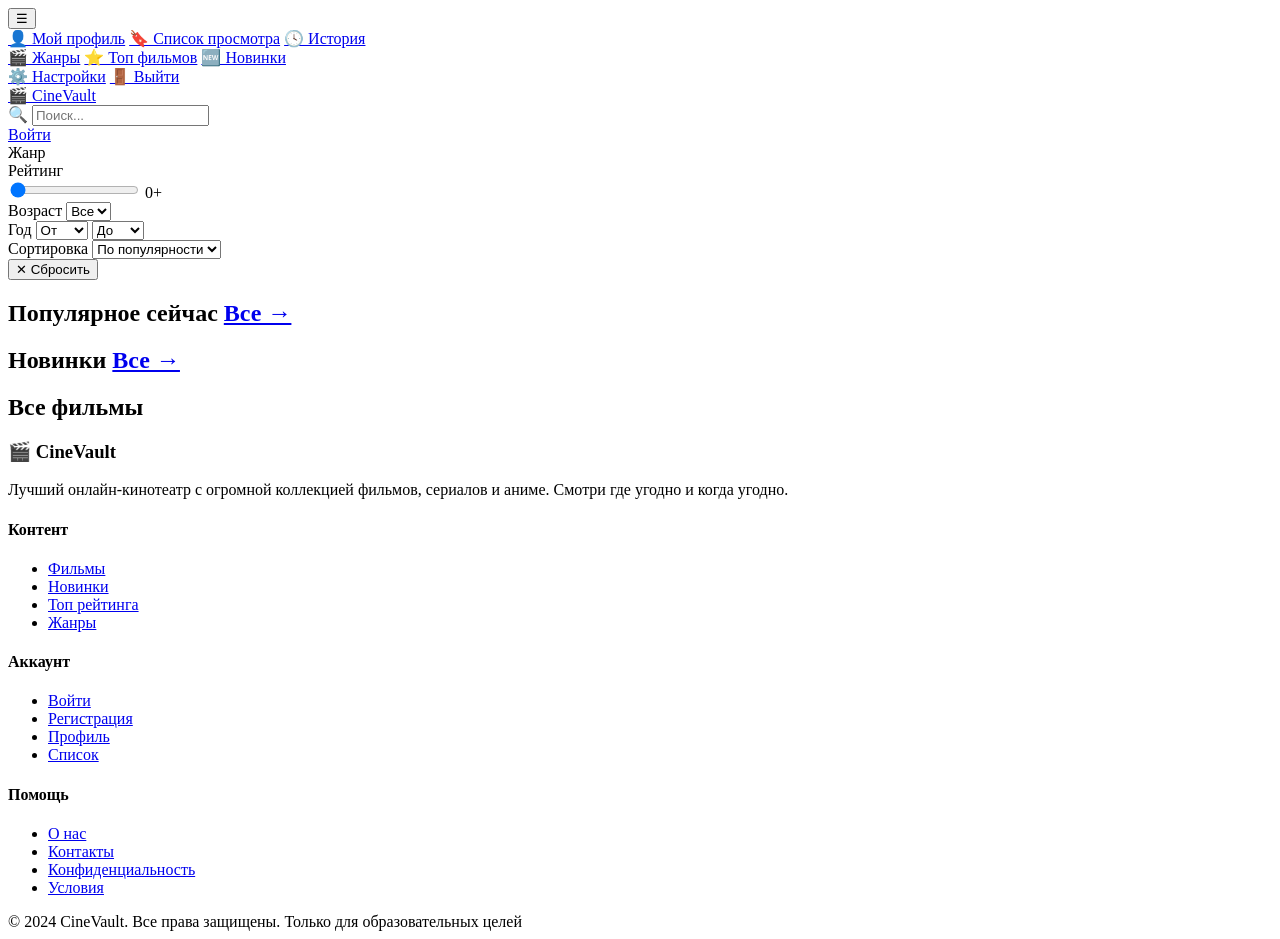
==== wwwroot/index.html @ 423a6c54 "Сделал базовый вид страницы и определил URL - пути" ====
<!DOCTYPE html>
<html lang="ru">
<head>
<meta charset="UTF-8"><meta name="viewport" content="width=device-width,initial-scale=1">
<title>CineVault — Смотри лучшее кино</title>
<meta name="description" content="CineVault — онлайн-кинотеатр с тысячами фильмов, сериалов и аниме в высоком качестве.">
<link rel="stylesheet" href="/css/style.css">
</head>
<body>
<header class="header">
  <div class="header-left">
    <div class="menu-wrap">
      <button class="burger-btn" id="burgerBtn" aria-label="Меню">☰</button>
      <div class="menu-dropdown" id="menuDropdown">
        <a href="/account.html" class="menu-item">👤 Мой профиль</a>
        <a href="/account.html#watchlist" class="menu-item">🔖 Список просмотра</a>
        <a href="/account.html#history" class="menu-item">🕓 История</a>
        <div class="menu-divider"></div>
        <a href="/genres.html" class="menu-item">🎬 Жанры</a>
        <a href="/search.html?sort=rating" class="menu-item">⭐ Топ фильмов</a>
        <a href="/search.html?new=true" class="menu-item">🆕 Новинки</a>
        <div class="menu-divider"></div>
        <a href="#" class="menu-item" onclick="logout();return false">⚙️ Настройки</a>
        <a href="#" class="menu-item danger" onclick="logout();return false">🚪 Выйти</a>
      </div>
    </div>
  </div>
  <a href="/index.html" class="header-logo">🎬 CineVault</a>
  <div class="header-right">
    <div class="header-search">
      <span>🔍</span>
      <input type="text" id="headerSearch" placeholder="Поиск...">
    </div>
    <a href="/auth.html" class="btn btn-primary btn-sm" id="authBtn">Войти</a>
  </div>
</header>

<main class="page">
  <!-- HERO -->
  <section class="hero" id="heroSection"></section>

  <!-- FILTERS -->
  <div class="filters" id="filtersBar">
    <div class="container">
      <div class="filters-inner">
        <div class="filter-group">
          <span class="filter-label">Жанр</span>
          <div class="genre-scroll" id="genreScroll"></div>
        </div>
        <div class="filters-divider"></div>
        <div class="filter-group">
          <span class="filter-label">Рейтинг</span>
          <div class="rating-range">
            <input type="range" id="ratingRange" min="0" max="10" step="0.5" value="0">
            <span class="rating-val" id="ratingVal">0+</span>
          </div>
        </div>
        <div class="filters-divider"></div>
        <div class="filter-group">
          <span class="filter-label">Возраст</span>
          <select class="filter-select" id="ageSelect">
            <option value="">Все</option>
            <option>0+</option><option>6+</option><option>12+</option>
            <option>13+</option><option>16+</option><option>18+</option>
          </select>
        </div>
        <div class="filters-divider"></div>
        <div class="filter-group">
          <span class="filter-label">Год</span>
          <select class="filter-select" id="yearFrom">
            <option value="">От</option>
            <option>1990</option><option>2000</option><option>2010</option>
            <option>2015</option><option>2020</option><option>2023</option>
          </select>
          <select class="filter-select" id="yearTo">
            <option value="">До</option>
            <option>2000</option><option>2010</option><option>2015</option>
            <option>2020</option><option>2024</option>
          </select>
        </div>
        <div class="filters-divider"></div>
        <div class="filter-group">
          <span class="filter-label">Сортировка</span>
          <select class="filter-select" id="sortBy">
            <option value="popular">По популярности</option>
            <option value="rating">По рейтингу</option>
            <option value="year">По году</option>
            <option value="title">По названию</option>
          </select>
        </div>
        <button class="btn btn-ghost btn-sm" id="resetFilters">✕ Сбросить</button>
      </div>
    </div>
  </div>

  <!-- FEATURED STRIP -->
  <div class="container">
    <section class="section">
      <h2 class="section-title">Популярное сейчас <a href="/search.html?popular=1" class="see-all">Все →</a></h2>
      <div class="movie-grid" id="popularGrid"></div>
    </section>

    <section class="section">
      <h2 class="section-title">Новинки <a href="/search.html?new=1" class="see-all">Все →</a></h2>
      <div class="movie-grid" id="newGrid"></div>
    </section>

    <section class="section">
      <h2 class="section-title">Все фильмы</h2>
      <div class="movie-grid" id="mainGrid"></div>
      <div class="loader-wrap" id="loader" style="display:none"><div class="loader"></div></div>
    </section>
  </div>
</main>

<footer class="footer">
  <div class="container">
    <div class="footer-grid">
      <div class="footer-brand">
        <h3>🎬 CineVault</h3>
        <p>Лучший онлайн-кинотеатр с огромной коллекцией фильмов, сериалов и аниме. Смотри где угодно и когда угодно.</p>
      </div>
      <div class="footer-col">
        <h4>Контент</h4>
        <ul class="footer-links">
          <li><a href="/genres.html">Фильмы</a></li>
          <li><a href="/search.html?new=1">Новинки</a></li>
          <li><a href="/search.html?sort=rating">Топ рейтинга</a></li>
          <li><a href="/genres.html">Жанры</a></li>
        </ul>
      </div>
      <div class="footer-col">
        <h4>Аккаунт</h4>
        <ul class="footer-links">
          <li><a href="/auth.html">Войти</a></li>
          <li><a href="/auth.html?tab=register">Регистрация</a></li>
          <li><a href="/account.html">Профиль</a></li>
          <li><a href="/account.html#watchlist">Список</a></li>
        </ul>
      </div>
      <div class="footer-col">
        <h4>Помощь</h4>
        <ul class="footer-links">
          <li><a href="#">О нас</a></li>
          <li><a href="#">Контакты</a></li>
          <li><a href="#">Конфиденциальность</a></li>
          <li><a href="#">Условия</a></li>
        </ul>
      </div>
    </div>
    <div class="footer-bottom">
      <span>© 2024 CineVault. Все права защищены.</span>
      <span>Только для образовательных целей</span>
    </div>
  </div>
</footer>

<div class="toast-container" id="toastContainer"></div>

<script src="/js/data.js"></script>
<script src="/js/api.js"></script>
<script>
// Header auth
const user = getCurrentUser();
if(user) document.getElementById('authBtn').outerHTML=`<a href="/account.html" class="btn btn-ghost btn-sm">👤 ${user.name}</a>`;

// Burger menu
const burgerBtn = document.getElementById('burgerBtn');
const menuDropdown = document.getElementById('menuDropdown');
burgerBtn.addEventListener('click',e=>{e.stopPropagation();menuDropdown.classList.toggle('open')});
document.addEventListener('click',()=>menuDropdown.classList.remove('open'));

// Header search
document.getElementById('headerSearch').addEventListener('keydown',e=>{
  if(e.key==='Enter'){window.location.href=`/search.html?q=${encodeURIComponent(e.target.value)}`}
});

// Hero — GET /api/movies/featured
async function renderHero(){
  const featured = await apiGetFeatured();
  const m = featured[Math.floor(Math.random()*featured.length)];
  document.getElementById('heroSection').innerHTML=`
    <img class="hero-img" src="${m.backdrop}" alt="${m.title}" onerror="this.src='https://picsum.photos/seed/${m.id}bg/1400/600'">
    <div class="hero-overlay"></div>
    <div class="hero-content">
      <span class="hero-badge">🔥 В тренде</span>
      <h1 class="hero-title">${m.title}</h1>
      <div class="hero-meta">
        <span class="hero-rating">★ ${m.rating}</span>
        <span>${m.year}</span>
        <span>${formatDuration(m.duration)}</span>
        <span>${m.ageRating}</span>
        <span>${m.genres[0]}</span>
      </div>
      <p class="hero-desc">${m.description}</p>
      <div class="hero-btns">
        <a href="/movie.html?id=${m.id}" class="btn btn-primary">▶ Смотреть</a>
        <a href="/movie.html?id=${m.id}" class="btn btn-ghost">ℹ Подробнее</a>
      </div>
    </div>`;
}

// Movie card
function movieCard(m){
  const inWl = isInWatchlist(m.id);
  return `<div class="movie-card" onclick="location.href='/movie.html?id=${m.id}'">
    <img class="card-poster" src="${m.poster}" alt="${m.title}" loading="lazy" onerror="this.style.background='linear-gradient(135deg,${m.gradientFrom},${m.gradientTo})'">
    ${m.isNew?'<span class="card-badge badge-new">NEW</span>':m.isPopular?'<span class="card-badge badge-hot">HOT</span>':''}
    <span class="card-rating">★ ${m.rating}</span>
    <div class="card-overlay">
      <div class="card-overlay-title">${m.title}</div>
      <div class="card-overlay-meta"><span>${m.year}</span><span>${formatDuration(m.duration)}</span></div>
      <div class="card-overlay-btns">
        <a href="/movie.html?id=${m.id}" class="btn btn-primary btn-sm" onclick="event.stopPropagation()">▶ Смотреть</a>
        <button class="watchlist-btn ${inWl?'active':''}" onclick="event.stopPropagation();toggleWl(${m.id},this)" title="В список">${inWl?'🔖':'＋'}</button>
      </div>
    </div>
    <div class="card-info">
      <div class="card-title">${m.title}</div>
      <div class="card-sub">${m.year} · ${m.genres[0]}</div>
    </div>
  </div>`;
}

function toggleWl(id,btn){
  const added = toggleWatchlist(id);
  btn.classList.toggle('active',added);
  btn.textContent = added ? '🔖' : '＋';
  showToast(added ? '🔖 Добавлено в список' : 'Удалено из списка', added ? 'success' : '');
}

// Toast
function showToast(msg, type=''){
  const t = document.createElement('div');
  t.className = `toast ${type?'toast-'+type:''}`;
  t.innerHTML = `<span class="toast-icon">${type==='success'?'✅':'ℹ'}</span><span>${msg}</span>`;
  document.getElementById('toastContainer').appendChild(t);
  setTimeout(()=>t.remove(), 3000);
}

// Filters
let activeGenre = '', currentPage = 0, filteredMovies = [];

function renderGenres(){
  const genres = ['Все', ...GENRES];
  document.getElementById('genreScroll').innerHTML = genres.map(g=>
    `<button class="genre-pill ${g==='Все'&&!activeGenre?'active':g===activeGenre?'active':''}" onclick="setGenre('${g==='Все'?'':g}')">${g}</button>`
  ).join('');
}

function setGenre(g){
  activeGenre = g;
  applyFilters();
  renderGenres();
}

document.getElementById('ratingRange').addEventListener('input', function(){
  document.getElementById('ratingVal').textContent = this.value > 0 ? this.value + '+' : '0+';
  applyFilters();
});
document.getElementById('ageSelect').addEventListener('change', applyFilters);
document.getElementById('yearFrom').addEventListener('change', applyFilters);
document.getElementById('yearTo').addEventListener('change', applyFilters);
document.getElementById('sortBy').addEventListener('change', applyFilters);
document.getElementById('resetFilters').addEventListener('click',()=>{
  activeGenre='';
  document.getElementById('ratingRange').value=0;
  document.getElementById('ratingVal').textContent='0+';
  document.getElementById('ageSelect').value='';
  document.getElementById('yearFrom').value='';
  document.getElementById('yearTo').value='';
  document.getElementById('sortBy').value='popular';
  renderGenres();
  applyFilters();
});

// GET /api/movies с фильтрами
async function applyFilters(){
  currentPage = 0;
  filteredMovies = await apiGetMovies({
    genre: activeGenre,
    ageRating: document.getElementById('ageSelect').value,
    yearFrom: document.getElementById('yearFrom').value,
    yearTo: document.getElementById('yearTo').value,
    minRating: document.getElementById('ratingRange').value > 0 ? document.getElementById('ratingRange').value : '',
    sortBy: document.getElementById('sortBy').value
  });
  document.getElementById('mainGrid').innerHTML = '';
  loadMoreMovies();
}

function loadMoreMovies(){
  const perPage = 8, start = currentPage * perPage;
  const chunk = filteredMovies.slice(start, start + perPage);
  if(!chunk.length) return;
  const grid = document.getElementById('mainGrid');
  chunk.forEach(m => { grid.insertAdjacentHTML('beforeend', movieCard(m)); });
  currentPage++;
}

// Infinite scroll
const observer = new IntersectionObserver(entries=>{
  if(entries[0].isIntersecting){
    const loader = document.getElementById('loader');
    loader.style.display='flex';
    setTimeout(()=>{ loadMoreMovies(); loader.style.display='none'; }, 600);
  }
},{threshold:0.1});

// Init — вызывает API endpoints
async function init(){
  renderHero();
  renderGenres();
  // GET /api/movies/popular
  const popular = await apiGetPopular();
  document.getElementById('popularGrid').innerHTML = popular.slice(0,6).map(movieCard).join('');
  // GET /api/movies/new
  const newMovies = await apiGetNew();
  document.getElementById('newGrid').innerHTML = newMovies.slice(0,6).map(movieCard).join('');
  // GET /api/movies (все)
  filteredMovies = await apiGetMovies();
  document.getElementById('mainGrid').innerHTML = '';
  loadMoreMovies();
  setTimeout(()=> observer.observe(document.getElementById('loader')), 500);
  document.getElementById('loader').style.display = 'flex';
}
init();
</script>
</body>
</html>
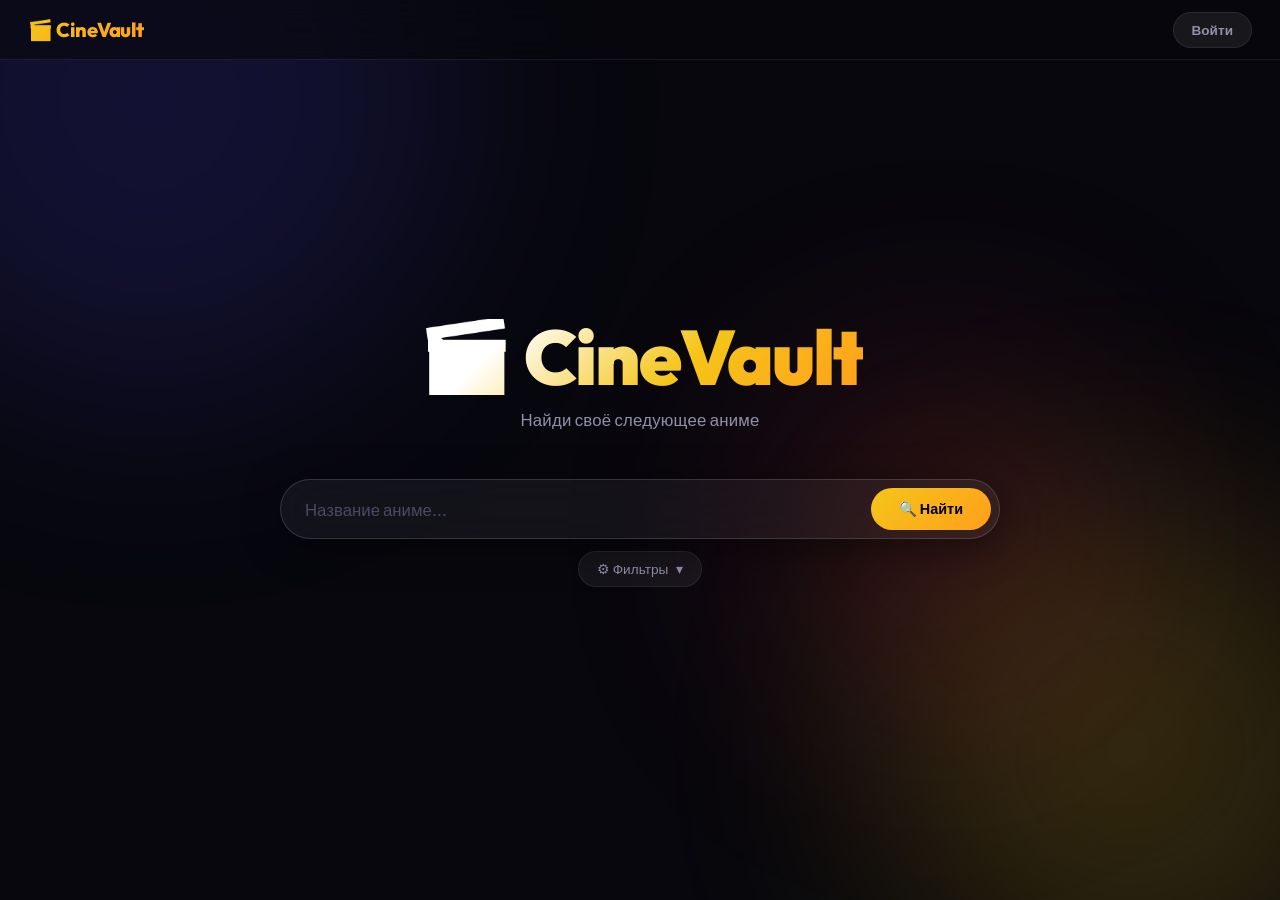
==== commit 9dd205b0: "Restore frontend" ====
--- a/wwwroot/index.html
+++ b/wwwroot/index.html
@@ -1,330 +1,848 @@
 <!DOCTYPE html>
 <html lang="ru">
 <head>
-<meta charset="UTF-8"><meta name="viewport" content="width=device-width,initial-scale=1">
-<title>CineVault — Смотри лучшее кино</title>
-<meta name="description" content="CineVault — онлайн-кинотеатр с тысячами фильмов, сериалов и аниме в высоком качестве.">
-<link rel="stylesheet" href="/css/style.css">
+  <meta charset="UTF-8">
+  <meta name="viewport" content="width=device-width,initial-scale=1">
+  <title>CineVault — Найди аниме</title>
+  <meta name="description" content="CineVault — поиск аниме с фильтрами по жанру, рейтингу, типу и статусу.">
+  <link rel="preconnect" href="https://fonts.googleapis.com">
+  <link href="https://fonts.googleapis.com/css2?family=Outfit:wght@300;400;500;600;700;800;900&display=swap" rel="stylesheet">
+  <style>
+    :root {
+      --bg:    #07070d;
+      --card:  #13131e;
+      --glass: rgba(13,13,22,.80);
+      --gold:  #f5c518;
+      --gold2: #ff9f1c;
+      --txt:   #fff;
+      --txt2:  #9090aa;
+      --txt3:  #4a4a62;
+      --brd:   rgba(255,255,255,.07);
+      --brdh:  rgba(255,255,255,.14);
+      --r:     10px;
+      --r2:    18px;
+      --tr:    .3s cubic-bezier(.4,0,.2,1);
+    }
+    *, *::before, *::after { box-sizing: border-box; margin: 0; padding: 0; }
+    html { scroll-behavior: smooth; }
+    body {
+      font-family: 'Outfit', sans-serif;
+      background: var(--bg);
+      color: var(--txt);
+      min-height: 100vh;
+      overflow-x: hidden;
+    }
+    a { color: inherit; text-decoration: none; }
+    button { cursor: pointer; border: none; font-family: inherit; }
+    input, select { font-family: inherit; }
+
+    /* ── Ambient glow orbs ── */
+    .orb {
+      position: fixed;
+      border-radius: 50%;
+      filter: blur(120px);
+      opacity: .18;
+      pointer-events: none;
+      z-index: 0;
+      animation: drift 12s ease-in-out infinite alternate;
+    }
+    .orb-1 { width: 600px; height: 600px; background: #4f46e5; top: -200px; left: -150px; animation-delay: 0s; }
+    .orb-2 { width: 500px; height: 500px; background: #f5c518; bottom: -100px; right: -100px; animation-delay: -5s; }
+    .orb-3 { width: 350px; height: 350px; background: #e63946; top: 40%; left: 60%; animation-delay: -9s; }
+    @keyframes drift {
+      from { transform: translate(0, 0) scale(1); }
+      to   { transform: translate(30px, -20px) scale(1.05); }
+    }
+
+    /* ── Header ── */
+    .header {
+      position: fixed; top: 0; left: 0; right: 0;
+      height: 60px;
+      display: flex; align-items: center; justify-content: space-between;
+      padding: 0 28px;
+      background: rgba(7,7,13,.6);
+      backdrop-filter: blur(20px);
+      border-bottom: 1px solid var(--brd);
+      z-index: 1000;
+    }
+    .header-logo {
+      font-size: 1.25rem; font-weight: 800;
+      background: linear-gradient(135deg, var(--gold), var(--gold2));
+      -webkit-background-clip: text; -webkit-text-fill-color: transparent;
+      letter-spacing: -.5px;
+    }
+    .header-nav { display: flex; align-items: center; gap: 8px; }
+    .btn-sm {
+      display: inline-flex; align-items: center; gap: 6px;
+      padding: 8px 18px; border-radius: 40px;
+      font-size: .85rem; font-weight: 600;
+      transition: var(--tr);
+    }
+    .btn-ghost {
+      background: rgba(255,255,255,.07);
+      color: var(--txt2);
+      border: 1px solid var(--brd);
+    }
+    .btn-ghost:hover { background: rgba(255,255,255,.13); color: var(--txt); }
+    .btn-primary {
+      background: linear-gradient(135deg, var(--gold), var(--gold2));
+      color: #000; font-weight: 700;
+    }
+    .btn-primary:hover { transform: translateY(-2px); box-shadow: 0 8px 24px rgba(245,197,24,.3); }
+
+    /* ── Hero search area ── */
+    .hero-area {
+      position: relative; z-index: 1;
+      min-height: 100vh;
+      display: flex; flex-direction: column;
+      align-items: center; justify-content: center;
+      padding: 80px 24px 60px;
+      gap: 0;
+    }
+    .hero-logo {
+      font-size: clamp(2.8rem, 6vw, 5rem);
+      font-weight: 900;
+      background: linear-gradient(135deg, #fff 20%, var(--gold) 60%, var(--gold2) 100%);
+      -webkit-background-clip: text; -webkit-text-fill-color: transparent;
+      letter-spacing: -2px;
+      line-height: 1;
+      margin-bottom: 14px;
+      text-align: center;
+    }
+    .hero-tagline {
+      color: var(--txt2); font-size: 1.05rem; font-weight: 400;
+      margin-bottom: 48px; text-align: center;
+      letter-spacing: .2px;
+    }
+
+    /* ── Search box ── */
+    .search-wrap {
+      width: 100%; max-width: 720px;
+      display: flex; flex-direction: column; gap: 12px;
+    }
+    .search-row {
+      display: flex; align-items: center; gap: 10px;
+      background: rgba(255,255,255,.05);
+      backdrop-filter: blur(24px);
+      border: 1px solid var(--brdh);
+      border-radius: 60px;
+      padding: 8px 8px 8px 24px;
+      transition: var(--tr);
+      box-shadow: 0 8px 40px rgba(0,0,0,.45);
+    }
+    .search-row:focus-within {
+      border-color: var(--gold);
+      box-shadow: 0 0 0 3px rgba(245,197,24,.14), 0 8px 40px rgba(0,0,0,.45);
+    }
+    .search-input {
+      flex: 1; background: none; border: none; outline: none;
+      color: var(--txt); font-size: 1.05rem; font-weight: 400;
+      min-width: 0;
+    }
+    .search-input::placeholder { color: var(--txt3); }
+    .search-btn {
+      flex-shrink: 0;
+      background: linear-gradient(135deg, var(--gold), var(--gold2));
+      color: #000; font-weight: 700; font-size: .9rem;
+      padding: 12px 28px; border-radius: 50px;
+      transition: var(--tr);
+      white-space: nowrap;
+    }
+    .search-btn:hover { transform: scale(1.04); box-shadow: 0 6px 20px rgba(245,197,24,.35); }
+
+    /* ── Filters toggle ── */
+    .filter-toggle-row {
+      display: flex; align-items: center; justify-content: center; gap: 10px;
+    }
+    .filter-toggle-btn {
+      display: inline-flex; align-items: center; gap: 8px;
+      background: rgba(255,255,255,.06);
+      border: 1px solid var(--brd);
+      color: var(--txt2); font-size: .85rem; font-weight: 500;
+      padding: 8px 18px; border-radius: 40px;
+      transition: var(--tr);
+    }
+    .filter-toggle-btn:hover, .filter-toggle-btn.active {
+      border-color: var(--gold); color: var(--gold);
+      background: rgba(245,197,24,.08);
+    }
+    .filter-arrow {
+      transition: transform .25s ease;
+      display: inline-block;
+      font-style: normal;
+    }
+    .filter-toggle-btn.active .filter-arrow { transform: rotate(180deg); }
+    .active-count {
+      background: var(--gold); color: #000;
+      font-size: .72rem; font-weight: 800;
+      padding: 1px 7px; border-radius: 20px;
+      display: none;
+    }
+    .active-count.show { display: inline; }
+
+    /* ── Filter panel ── */
+    .filter-panel {
+      width: 100%; max-width: 720px;
+      background: rgba(19,19,30,.88);
+      backdrop-filter: blur(24px);
+      border: 1px solid var(--brd);
+      border-radius: var(--r2);
+      overflow: hidden;
+      max-height: 0;
+      opacity: 0;
+      transform: translateY(-8px);
+      transition: max-height .35s ease, opacity .3s ease, transform .3s ease;
+    }
+    .filter-panel.open {
+      max-height: 600px;
+      opacity: 1;
+      transform: none;
+    }
+    .filter-panel-inner { padding: 24px; display: flex; flex-direction: column; gap: 20px; }
+
+    .filter-section-label {
+      font-size: .72rem; font-weight: 700; text-transform: uppercase;
+      letter-spacing: .8px; color: var(--txt3); margin-bottom: 8px;
+    }
+    .pills {
+      display: flex; flex-wrap: wrap; gap: 8px;
+    }
+    .pill {
+      padding: 6px 14px; border-radius: 40px;
+      border: 1px solid var(--brd); color: var(--txt2);
+      font-size: .82rem; font-weight: 500;
+      background: none; transition: var(--tr);
+    }
+    .pill:hover { border-color: var(--brdh); color: var(--txt); }
+    .pill.active {
+      background: var(--gold); color: #000;
+      border-color: var(--gold); font-weight: 700;
+    }
+    .filter-row { display: flex; flex-wrap: wrap; gap: 16px; align-items: flex-start; }
+    .filter-col { flex: 1; min-width: 140px; }
+
+    .filter-select {
+      width: 100%;
+      background: rgba(255,255,255,.05);
+      border: 1px solid var(--brd);
+      color: var(--txt2); padding: 9px 14px;
+      border-radius: var(--r); font-size: .85rem;
+      outline: none; cursor: pointer; transition: var(--tr);
+      appearance: none;
+      background-image: url("data:image/svg+xml,%3Csvg xmlns='http://www.w3.org/2000/svg' width='12' height='8' fill='none'%3E%3Cpath d='M1 1l5 5 5-5' stroke='%239090aa' stroke-width='2' stroke-linecap='round'/%3E%3C/svg%3E");
+      background-repeat: no-repeat; background-position: right 12px center;
+      padding-right: 36px;
+    }
+    .filter-select:focus { border-color: var(--gold); color: var(--txt); }
+    .filter-select option { background: #13131e; }
+
+    .range-wrap { display: flex; align-items: center; gap: 12px; }
+    .range-wrap input[type=range] {
+      flex: 1; accent-color: var(--gold);
+      appearance: none; height: 4px;
+      background: var(--brd); border-radius: 4px; outline: none;
+    }
+    .range-wrap input[type=range]::-webkit-slider-thumb {
+      appearance: none; width: 18px; height: 18px;
+      border-radius: 50%; background: var(--gold);
+      box-shadow: 0 0 8px rgba(245,197,24,.5); cursor: pointer;
+    }
+    .range-val { color: var(--gold); font-weight: 700; font-size: .9rem; min-width: 32px; }
+
+    .filter-actions {
+      display: flex; justify-content: flex-end; gap: 8px;
+      padding-top: 4px; border-top: 1px solid var(--brd);
+    }
+    .btn-reset {
+      background: none; border: 1px solid var(--brd);
+      color: var(--txt3); font-size: .82rem; font-weight: 500;
+      padding: 8px 16px; border-radius: 40px; transition: var(--tr);
+    }
+    .btn-reset:hover { border-color: var(--red, #e63946); color: #e63946; }
+
+    /* ── Results section ── */
+    .results-section {
+      position: relative; z-index: 1;
+      width: 100%; max-width: 1320px;
+      margin: 0 auto;
+      padding: 0 24px 80px;
+    }
+    .results-header {
+      display: flex; align-items: center; justify-content: space-between;
+      margin-bottom: 24px;
+    }
+    .results-title {
+      font-size: 1.1rem; font-weight: 700; color: var(--txt2);
+    }
+    .results-title span { color: var(--txt); }
+    .results-grid {
+      display: grid;
+      grid-template-columns: repeat(auto-fill, minmax(200px, 1fr));
+      gap: 20px;
+    }
+    /* ── Movie card ── */
+    .movie-card {
+      background: var(--card);
+      border: 1px solid var(--brd);
+      border-radius: var(--r2);
+      overflow: hidden;
+      cursor: pointer;
+      transition: var(--tr);
+      position: relative;
+      group: true;
+    }
+    .movie-card:hover {
+      transform: translateY(-8px) scale(1.015);
+      border-color: rgba(245,197,24,.35);
+      box-shadow: 0 20px 56px rgba(0,0,0,.6), 0 0 0 1px rgba(245,197,24,.12);
+    }
+    .movie-card:hover .card-poster {
+      transform: scale(1.05);
+    }
+    .movie-card:hover .card-overlay {
+      opacity: 1;
+    }
+    .poster-wrap {
+      position: relative; overflow: hidden;
+      aspect-ratio: 2/3;
+    }
+    .card-poster {
+      width: 100%; height: 100%; object-fit: cover;
+      background: linear-gradient(135deg, #1a1a2e, #16213e);
+      display: block;
+      transition: transform .4s cubic-bezier(.4,0,.2,1);
+    }
+    /* Gradient overlay always visible at bottom */
+    .card-gradient {
+      position: absolute; inset: 0;
+      background: linear-gradient(to top, rgba(7,7,13,.95) 0%, rgba(7,7,13,.3) 40%, transparent 70%);
+      pointer-events: none;
+    }
+    /* Hover overlay */
+    .card-overlay {
+      position: absolute; inset: 0;
+      background: rgba(7,7,13,.55);
+      backdrop-filter: blur(2px);
+      display: flex; align-items: center; justify-content: center;
+      opacity: 0;
+      transition: opacity .25s ease;
+    }
+    .card-play-btn {
+      display: inline-flex; align-items: center; gap: 8px;
+      background: linear-gradient(135deg, var(--gold), var(--gold2));
+      color: #000; font-weight: 700; font-size: .85rem;
+      padding: 10px 22px; border-radius: 40px;
+      transform: translateY(4px);
+      transition: transform .25s ease;
+      pointer-events: none;
+    }
+    .movie-card:hover .card-play-btn {
+      transform: translateY(0);
+    }
+    /* Rating badge */
+    .card-rating {
+      position: absolute; top: 10px; right: 10px;
+      background: rgba(0,0,0,.8); backdrop-filter: blur(10px);
+      color: var(--gold); font-size: .78rem; font-weight: 700;
+      padding: 3px 9px; border-radius: 20px;
+      border: 1px solid rgba(245,197,24,.2);
+      z-index: 2;
+    }
+    /* Kind badge */
+    .card-kind {
+      position: absolute; top: 10px; left: 10px;
+      background: rgba(0,0,0,.75); backdrop-filter: blur(8px);
+      color: var(--txt2); font-size: .7rem; font-weight: 600;
+      padding: 3px 8px; border-radius: 20px;
+      text-transform: uppercase; letter-spacing: .4px;
+      z-index: 2;
+    }
+    .card-info { padding: 12px 14px 14px; }
+    .card-title {
+      font-size: .9rem; font-weight: 600;
+      white-space: nowrap; overflow: hidden; text-overflow: ellipsis;
+      margin-bottom: 5px; color: var(--txt);
+    }
+    .card-sub { font-size: .78rem; color: var(--txt2); }
+
+    /* Empty / loading state */
+    .state-box {
+      text-align: center; padding: 60px 20px;
+      color: var(--txt3);
+    }
+    .state-box .icon { font-size: 3rem; margin-bottom: 16px; }
+    .state-box p { font-size: 1rem; }
+    .skeleton-card {
+      background: var(--card); border-radius: var(--r2);
+      aspect-ratio: 2/3; animation: shimmer 1.4s infinite;
+    }
+    @keyframes shimmer {
+      0%, 100% { opacity: .5; }
+      50%       { opacity: .9; }
+    }
+
+    /* ── Pagination ── */
+    .pagination {
+      display: flex; align-items: center; justify-content: center;
+      gap: 8px; padding: 40px 0 0;
+    }
+    .page-btn {
+      display: inline-flex; align-items: center; justify-content: center;
+      min-width: 40px; height: 40px; padding: 0 14px;
+      border-radius: var(--r); font-size: .88rem; font-weight: 600;
+      background: rgba(255,255,255,.05);
+      border: 1px solid var(--brd); color: var(--txt2);
+      transition: var(--tr); cursor: pointer;
+    }
+    .page-btn:hover:not(:disabled) {
+      border-color: var(--gold); color: var(--gold);
+      background: rgba(245,197,24,.08);
+    }
+    .page-btn.active {
+      background: linear-gradient(135deg, var(--gold), var(--gold2));
+      color: #000; border-color: transparent; font-weight: 700;
+    }
+    .page-btn:disabled {
+      opacity: .3; cursor: not-allowed;
+    }
+    .page-dots {
+      color: var(--txt3); font-size: .9rem; padding: 0 4px;
+    }
+
+    /* ── Scrollbar ── */
+    ::-webkit-scrollbar { width: 5px; }
+    ::-webkit-scrollbar-track { background: var(--bg); }
+    ::-webkit-scrollbar-thumb { background: var(--brd); border-radius: 3px; }
+  </style>
 </head>
 <body>
-<header class="header">
-  <div class="header-left">
-    <div class="menu-wrap">
-      <button class="burger-btn" id="burgerBtn" aria-label="Меню">☰</button>
-      <div class="menu-dropdown" id="menuDropdown">
-        <a href="/account.html" class="menu-item">👤 Мой профиль</a>
-        <a href="/account.html#watchlist" class="menu-item">🔖 Список просмотра</a>
-        <a href="/account.html#history" class="menu-item">🕓 История</a>
-        <div class="menu-divider"></div>
-        <a href="/genres.html" class="menu-item">🎬 Жанры</a>
-        <a href="/search.html?sort=rating" class="menu-item">⭐ Топ фильмов</a>
-        <a href="/search.html?new=true" class="menu-item">🆕 Новинки</a>
-        <div class="menu-divider"></div>
-        <a href="#" class="menu-item" onclick="logout();return false">⚙️ Настройки</a>
-        <a href="#" class="menu-item danger" onclick="logout();return false">🚪 Выйти</a>
+
+  <!-- Ambient background -->
+  <div class="orb orb-1"></div>
+  <div class="orb orb-2"></div>
+  <div class="orb orb-3"></div>
+
+  <!-- Minimal header -->
+  <header class="header">
+    <a href="/" class="header-logo">🎬 CineVault</a>
+    <nav class="header-nav">
+      <a href="/auth.html" class="btn-sm btn-ghost" id="authBtn">Войти</a>
+    </nav>
+  </header>
+
+  <!-- Hero / Search -->
+  <section class="hero-area" id="heroArea">
+    <div class="hero-logo">🎬 CineVault</div>
+    <p class="hero-tagline">Найди своё следующее аниме</p>
+
+    <div class="search-wrap">
+      <!-- Search input row -->
+      <div class="search-row">
+        <input
+          type="text"
+          class="search-input"
+          id="searchInput"
+          placeholder="Название аниме..."
+          autocomplete="off"
+        >
+        <button class="search-btn" id="searchBtn">🔍 Найти</button>
+      </div>
+
+      <!-- Filter toggle -->
+      <div class="filter-toggle-row">
+        <button class="filter-toggle-btn" id="filterToggleBtn">
+          ⚙ Фильтры
+          <span class="active-count" id="activeCount">0</span>
+          <i class="filter-arrow">▾</i>
+        </button>
+      </div>
+
+      <!-- Filter panel -->
+      <div class="filter-panel" id="filterPanel">
+        <div class="filter-panel-inner">
+
+          <!-- Жанр -->
+          <div>
+            <div class="filter-section-label">Жанр</div>
+            <div class="pills" id="genrePills"></div>
+          </div>
+
+          <!-- Тип / Возраст -->
+          <div class="filter-row">
+            <div class="filter-col">
+              <div class="filter-section-label">Тип</div>
+              <div class="pills" id="kindPills"></div>
+            </div>
+            <div class="filter-col">
+              <div class="filter-section-label">Статус</div>
+              <div class="pills" id="statusPills"></div>
+            </div>
+          </div>
+
+          <!-- Рейтинг / Возраст -->
+          <div class="filter-row">
+            <div class="filter-col">
+              <div class="filter-section-label">Мин. рейтинг</div>
+              <div class="range-wrap">
+                <input type="range" id="ratingRange" min="0" max="9" step="1" value="0">
+                <span class="range-val" id="ratingVal">0+</span>
+              </div>
+            </div>
+            <div class="filter-col">
+              <div class="filter-section-label">Возрастной рейтинг</div>
+              <select class="filter-select" id="ageSelect">
+                <option value="">Любой</option>
+                <option value="g">G — Для всех</option>
+                <option value="pg">PG</option>
+                <option value="pg_13">PG-13</option>
+                <option value="r">R — 17+</option>
+                <option value="r_plus">R+ — 18+</option>
+              </select>
+            </div>
+          </div>
+
+          <!-- Сортировка / Лимит -->
+          <div class="filter-row">
+            <div class="filter-col">
+              <div class="filter-section-label">Сортировка</div>
+              <select class="filter-select" id="sortSelect">
+                <option value="ranked">По рейтингу</option>
+                <option value="popularity">По популярности</option>
+                <option value="name">По названию</option>
+                <option value="aired_on">По дате выхода</option>
+              </select>
+            </div>
+            <div class="filter-col">
+              <div class="filter-section-label">Количество результатов</div>
+              <select class="filter-select" id="limitSelect">
+                <option value="10">10</option>
+                <option value="20" selected>20</option>
+                <option value="40">40</option>
+              </select>
+            </div>
+          </div>
+
+          <div class="filter-actions">
+            <button class="btn-reset" id="resetBtn">✕ Сбросить фильтры</button>
+          </div>
+        </div>
       </div>
     </div>
-  </div>
-  <a href="/index.html" class="header-logo">🎬 CineVault</a>
-  <div class="header-right">
-    <div class="header-search">
-      <span>🔍</span>
-      <input type="text" id="headerSearch" placeholder="Поиск...">
+  </section>
+
+  <!-- Results -->
+  <section class="results-section" id="resultsSection" style="display:none">
+    <div class="results-header">
+      <div class="results-title" id="resultsTitle">Результаты</div>
     </div>
-    <a href="/auth.html" class="btn btn-primary btn-sm" id="authBtn">Войти</a>
-  </div>
-</header>
-
-<main class="page">
-  <!-- HERO -->
-  <section class="hero" id="heroSection"></section>
-
-  <!-- FILTERS -->
-  <div class="filters" id="filtersBar">
-    <div class="container">
-      <div class="filters-inner">
-        <div class="filter-group">
-          <span class="filter-label">Жанр</span>
-          <div class="genre-scroll" id="genreScroll"></div>
-        </div>
-        <div class="filters-divider"></div>
-        <div class="filter-group">
-          <span class="filter-label">Рейтинг</span>
-          <div class="rating-range">
-            <input type="range" id="ratingRange" min="0" max="10" step="0.5" value="0">
-            <span class="rating-val" id="ratingVal">0+</span>
+    <div class="results-grid" id="resultsGrid"></div>
+    <nav class="pagination" id="pagination" aria-label="Страницы результатов"></nav>
+  </section>
+
+  <script>
+    // ── Data ──────────────────────────────────────────────────────────────────
+    const GENRES = [
+      { label: 'Экшн',               value: 'Экшн' },
+      { label: 'Приключения',        value: 'Приключения' },
+      { label: 'Комедия',            value: 'Комедия' },
+      { label: 'Драма',              value: 'Драма' },
+      { label: 'Фэнтези',            value: 'Фэнтези' },
+      { label: 'Ужасы',              value: 'Ужасы' },
+      { label: 'Меха',               value: 'Меха' },
+      { label: 'Музыка',             value: 'Музыка' },
+      { label: 'Мистика',            value: 'Мистика' },
+      { label: 'Романтика',          value: 'Романтика' },
+      { label: 'Фантастика',         value: 'Фантастика' },
+      { label: 'Спорт',              value: 'Спорт' },
+      { label: 'Сверхъестественное', value: 'Сверхъестественное' },
+      { label: 'Триллер',            value: 'Триллер' },
+      { label: 'Психологическое',    value: 'Психологическое' },
+      { label: 'Повседневность',     value: 'Повседневность' },
+      { label: 'Магия',              value: 'Магия' },
+      { label: 'Военное',            value: 'Военное' },
+      { label: 'Самурайское',        value: 'Самурайское' },
+    ];
+    const KINDS = [
+      { label: 'TV сериал', value: 'tv' },
+      { label: 'Фильм',     value: 'movie' },
+      { label: 'OVA',       value: 'ova' },
+      { label: 'ONA',       value: 'ona' },
+      { label: 'Special',   value: 'special' },
+    ];
+    const STATUSES = [
+      { label: 'Все',        value: '' },
+      { label: 'Выходит',    value: 'ongoing' },
+      { label: 'Завершён',   value: 'released' },
+      { label: 'Анонсирован',value: 'anons' },
+    ];
+
+    // ── State ─────────────────────────────────────────────────────────────────
+    let activeGenre = '';
+    let activeKind  = '';
+    let activeStatus = '';
+
+    // ── Pill builders ─────────────────────────────────────────────────────────
+    function buildPills(containerId, items, getActive, setActive) {
+      const container = document.getElementById(containerId);
+      container.innerHTML = items.map(item => {
+        const val   = typeof item === 'string' ? item : item.value;
+        const label = typeof item === 'string' ? item : item.label;
+        return `<button class="pill ${getActive() === val ? 'active' : ''}"
+          data-val="${val}"
+          onclick="selectPill('${containerId}', '${val}', setActive_${containerId})">${label}</button>`;
+      }).join('');
+    }
+
+    function selectPill(containerId, val, setter) {
+      // toggle
+      const prev = getActiveFor(containerId);
+      setActiveFor(containerId, prev === val ? '' : val);
+      refreshPills(containerId);
+      updateActiveCount();
+    }
+
+    function getActiveFor(id) {
+      if (id === 'genrePills')   return activeGenre;
+      if (id === 'kindPills')    return activeKind;
+      if (id === 'statusPills')  return activeStatus;
+      return '';
+    }
+    function setActiveFor(id, val) {
+      if (id === 'genrePills')  activeGenre  = val;
+      if (id === 'kindPills')   activeKind   = val;
+      if (id === 'statusPills') activeStatus = val;
+    }
+
+    function refreshPills(containerId) {
+      document.querySelectorAll(`#${containerId} .pill`).forEach(btn => {
+        btn.classList.toggle('active', btn.dataset.val === getActiveFor(containerId));
+      });
+    }
+
+    // Genre pills onclick need a global handler
+    function pillClick(containerId, val) {
+      const prev = getActiveFor(containerId);
+      setActiveFor(containerId, prev === val ? '' : val);
+      refreshPills(containerId);
+      updateActiveCount();
+    }
+
+    function buildPillsSimple(containerId, items) {
+      const container = document.getElementById(containerId);
+      container.innerHTML = items.map(item => {
+        const val   = typeof item === 'string' ? item : item.value;
+        const label = typeof item === 'string' ? item : item.label;
+        return `<button class="pill" data-val="${val}"
+          onclick="pillClick('${containerId}', '${val}')">${label}</button>`;
+      }).join('');
+    }
+
+    // ── Filter panel toggle ───────────────────────────────────────────────────
+    const filterToggleBtn = document.getElementById('filterToggleBtn');
+    const filterPanel     = document.getElementById('filterPanel');
+
+    filterToggleBtn.addEventListener('click', () => {
+      const open = filterPanel.classList.toggle('open');
+      filterToggleBtn.classList.toggle('active', open);
+    });
+
+    // ── Active filter count ───────────────────────────────────────────────────
+    function updateActiveCount() {
+      let n = 0;
+      if (activeGenre)  n++;
+      if (activeKind)   n++;
+      if (activeStatus) n++;
+      if (document.getElementById('ratingRange').value > 0) n++;
+      if (document.getElementById('ageSelect').value)    n++;
+      const el = document.getElementById('activeCount');
+      el.textContent = n;
+      el.classList.toggle('show', n > 0);
+    }
+
+    document.getElementById('ratingRange').addEventListener('input', function () {
+      document.getElementById('ratingVal').textContent = this.value > 0 ? this.value + '+' : '0+';
+      updateActiveCount();
+    });
+    document.getElementById('ageSelect').addEventListener('change', updateActiveCount);
+
+    // ── Reset ─────────────────────────────────────────────────────────────────
+    document.getElementById('resetBtn').addEventListener('click', () => {
+      activeGenre = activeKind = activeStatus = '';
+      document.getElementById('ratingRange').value = 0;
+      document.getElementById('ratingVal').textContent = '0+';
+      document.getElementById('ageSelect').value = '';
+      document.getElementById('sortSelect').value = 'ranked';
+      document.getElementById('limitSelect').value = '20';
+      ['genrePills','kindPills','statusPills'].forEach(id => refreshPills(id));
+      updateActiveCount();
+    });
+
+    // ── Pagination state ──────────────────────────────────────────────────────
+    let currentPage = 1;
+    let lastQueryParams = new URLSearchParams();
+
+    // ── Search ────────────────────────────────────────────────────────────────
+    document.getElementById('searchBtn').addEventListener('click', doSearch);
+    document.getElementById('searchInput').addEventListener('keydown', e => {
+      if (e.key === 'Enter') doSearch();
+    });
+
+    function buildParams() {
+      const title  = document.getElementById('searchInput').value.trim();
+      const limit  = document.getElementById('limitSelect').value;
+      const rating = document.getElementById('ratingRange').value;
+      const age    = document.getElementById('ageSelect').value;
+      const sort   = document.getElementById('sortSelect').value;
+
+      const params = new URLSearchParams();
+      if (title)        params.set('title', title);
+      if (limit)        params.set('limit', limit);
+      if (rating > 0)   params.set('minRating', rating);
+      if (age)          params.set('mpaaRating', age);
+      if (activeGenre)  params.set('genres', activeGenre);
+      if (activeKind)   params.set('kind', activeKind);
+      if (activeStatus) params.set('status', activeStatus);
+      if (sort)         params.set('order', sort);
+      return params;
+    }
+
+    async function doSearch() {
+      currentPage = 1;
+      lastQueryParams = buildParams();
+      await fetchPage(currentPage);
+    }
+
+    async function fetchPage(page) {
+      const params = new URLSearchParams(lastQueryParams);
+      if (page > 1) params.set('page', page);
+
+      showLoading();
+
+      try {
+        const res = await fetch(`/search?${params.toString()}`);
+        if (!res.ok) throw new Error('API error ' + res.status);
+        const data = await res.json();
+        const items = data.items ?? data;
+        const limit = parseInt(params.get('limit') || '20');
+        renderResults(items, params.get('title') || '');
+        renderPagination(page, items.length >= limit);
+        currentPage = page;
+      } catch (err) {
+        showError(err.message);
+        document.getElementById('pagination').innerHTML = '';
+      }
+    }
+
+    function renderPagination(page, hasNext) {
+      const nav = document.getElementById('pagination');
+      if (page === 1 && !hasNext) { nav.innerHTML = ''; return; }
+
+      const prevDisabled = page <= 1 ? 'disabled' : '';
+      const nextDisabled = !hasNext  ? 'disabled' : '';
+
+      // Show window: first, ..., page-1, page, page+1, ...
+      let pagesHtml = '';
+      if (page > 2) {
+        pagesHtml += `<button class="page-btn" onclick="goToPage(1)">1</button>`;
+        if (page > 3) pagesHtml += `<span class="page-dots">…</span>`;
+      }
+      if (page > 1)
+        pagesHtml += `<button class="page-btn" onclick="goToPage(${page - 1})">${page - 1}</button>`;
+
+      pagesHtml += `<button class="page-btn active">${page}</button>`;
+
+      if (hasNext)
+        pagesHtml += `<button class="page-btn" onclick="goToPage(${page + 1})">${page + 1}</button>`;
+
+      nav.innerHTML = `
+        <button class="page-btn" onclick="goToPage(${page - 1})" ${prevDisabled}
+          aria-label="Предыдущая страница">← Назад</button>
+        ${pagesHtml}
+        <button class="page-btn" onclick="goToPage(${page + 1})" ${nextDisabled}
+          aria-label="Следующая страница">Вперёд →</button>
+      `;
+    }
+
+    function goToPage(page) {
+      if (page < 1) return;
+      window.scrollTo({ top: document.getElementById('resultsSection').offsetTop - 80, behavior: 'smooth' });
+      fetchPage(page);
+    }
+
+    // ── Render results ────────────────────────────────────────────────────────
+    function showLoading() {
+      // Collapse hero vertically
+      document.getElementById('heroArea').style.minHeight = '220px';
+      document.getElementById('heroArea').style.paddingBottom = '40px';
+
+      const section = document.getElementById('resultsSection');
+      section.style.display = 'block';
+      document.getElementById('resultsTitle').textContent = 'Поиск…';
+      document.getElementById('resultsGrid').innerHTML =
+        Array(8).fill('<div class="skeleton-card"></div>').join('');
+    }
+
+    function renderResults(items, query) {
+      const grid  = document.getElementById('resultsGrid');
+      const title = document.getElementById('resultsTitle');
+
+      title.innerHTML = query
+        ? `Результаты по: <span>«${query}»</span> — найдено ${items.length}`
+        : `Найдено аниме: <span>${items.length}</span>`;
+
+      if (!items.length) {
+        grid.innerHTML = `<div class="state-box" style="grid-column:1/-1">
+          <div class="icon">🔍</div><p>Ничего не найдено. Попробуй другой запрос или измени фильтры.</p>
+        </div>`;
+        return;
+      }
+
+      grid.innerHTML = items.map(m => {
+        const kindLabel = { tv:'TV', movie:'Фильм', ova:'OVA', ona:'ONA', special:'Special', music:'Music' }[m.kind] ?? m.kind ?? '';
+        const rating    = m.rating ? m.rating.toFixed(1) : '—';
+        const sub       = [m.year, m.genres?.[0]].filter(Boolean).join(' · ');
+        const poster    = m.poster || '';
+        return `
+        <div class="movie-card" role="button" tabindex="0"
+          onclick="location.href='/movie.html?id=${m.id}'"
+          onkeydown="if(event.key==='Enter')location.href='/movie.html?id=${m.id}'">
+          <div class="poster-wrap">
+            <img class="card-poster"
+              src="${poster}"
+              alt="${m.title}"
+              loading="lazy"
+              onerror="this.src='';this.style.background='linear-gradient(135deg,#1a1a2e,#16213e)'">
+            <div class="card-gradient"></div>
+            ${kindLabel ? `<div class="card-kind">${kindLabel}</div>` : ''}
+            <div class="card-rating">★ ${rating}</div>
+            <div class="card-overlay">
+              <div class="card-play-btn">▶ Смотреть</div>
+            </div>
           </div>
-        </div>
-        <div class="filters-divider"></div>
-        <div class="filter-group">
-          <span class="filter-label">Возраст</span>
-          <select class="filter-select" id="ageSelect">
-            <option value="">Все</option>
-            <option>0+</option><option>6+</option><option>12+</option>
-            <option>13+</option><option>16+</option><option>18+</option>
-          </select>
-        </div>
-        <div class="filters-divider"></div>
-        <div class="filter-group">
-          <span class="filter-label">Год</span>
-          <select class="filter-select" id="yearFrom">
-            <option value="">От</option>
-            <option>1990</option><option>2000</option><option>2010</option>
-            <option>2015</option><option>2020</option><option>2023</option>
-          </select>
-          <select class="filter-select" id="yearTo">
-            <option value="">До</option>
-            <option>2000</option><option>2010</option><option>2015</option>
-            <option>2020</option><option>2024</option>
-          </select>
-        </div>
-        <div class="filters-divider"></div>
-        <div class="filter-group">
-          <span class="filter-label">Сортировка</span>
-          <select class="filter-select" id="sortBy">
-            <option value="popular">По популярности</option>
-            <option value="rating">По рейтингу</option>
-            <option value="year">По году</option>
-            <option value="title">По названию</option>
-          </select>
-        </div>
-        <button class="btn btn-ghost btn-sm" id="resetFilters">✕ Сбросить</button>
-      </div>
-    </div>
-  </div>
-
-  <!-- FEATURED STRIP -->
-  <div class="container">
-    <section class="section">
-      <h2 class="section-title">Популярное сейчас <a href="/search.html?popular=1" class="see-all">Все →</a></h2>
-      <div class="movie-grid" id="popularGrid"></div>
-    </section>
-
-    <section class="section">
-      <h2 class="section-title">Новинки <a href="/search.html?new=1" class="see-all">Все →</a></h2>
-      <div class="movie-grid" id="newGrid"></div>
-    </section>
-
-    <section class="section">
-      <h2 class="section-title">Все фильмы</h2>
-      <div class="movie-grid" id="mainGrid"></div>
-      <div class="loader-wrap" id="loader" style="display:none"><div class="loader"></div></div>
-    </section>
-  </div>
-</main>
-
-<footer class="footer">
-  <div class="container">
-    <div class="footer-grid">
-      <div class="footer-brand">
-        <h3>🎬 CineVault</h3>
-        <p>Лучший онлайн-кинотеатр с огромной коллекцией фильмов, сериалов и аниме. Смотри где угодно и когда угодно.</p>
-      </div>
-      <div class="footer-col">
-        <h4>Контент</h4>
-        <ul class="footer-links">
-          <li><a href="/genres.html">Фильмы</a></li>
-          <li><a href="/search.html?new=1">Новинки</a></li>
-          <li><a href="/search.html?sort=rating">Топ рейтинга</a></li>
-          <li><a href="/genres.html">Жанры</a></li>
-        </ul>
-      </div>
-      <div class="footer-col">
-        <h4>Аккаунт</h4>
-        <ul class="footer-links">
-          <li><a href="/auth.html">Войти</a></li>
-          <li><a href="/auth.html?tab=register">Регистрация</a></li>
-          <li><a href="/account.html">Профиль</a></li>
-          <li><a href="/account.html#watchlist">Список</a></li>
-        </ul>
-      </div>
-      <div class="footer-col">
-        <h4>Помощь</h4>
-        <ul class="footer-links">
-          <li><a href="#">О нас</a></li>
-          <li><a href="#">Контакты</a></li>
-          <li><a href="#">Конфиденциальность</a></li>
-          <li><a href="#">Условия</a></li>
-        </ul>
-      </div>
-    </div>
-    <div class="footer-bottom">
-      <span>© 2024 CineVault. Все права защищены.</span>
-      <span>Только для образовательных целей</span>
-    </div>
-  </div>
-</footer>
-
-<div class="toast-container" id="toastContainer"></div>
-
-<script src="/js/data.js"></script>
-<script src="/js/api.js"></script>
-<script>
-// Header auth
-const user = getCurrentUser();
-if(user) document.getElementById('authBtn').outerHTML=`<a href="/account.html" class="btn btn-ghost btn-sm">👤 ${user.name}</a>`;
-
-// Burger menu
-const burgerBtn = document.getElementById('burgerBtn');
-const menuDropdown = document.getElementById('menuDropdown');
-burgerBtn.addEventListener('click',e=>{e.stopPropagation();menuDropdown.classList.toggle('open')});
-document.addEventListener('click',()=>menuDropdown.classList.remove('open'));
-
-// Header search
-document.getElementById('headerSearch').addEventListener('keydown',e=>{
-  if(e.key==='Enter'){window.location.href=`/search.html?q=${encodeURIComponent(e.target.value)}`}
-});
-
-// Hero — GET /api/movies/featured
-async function renderHero(){
-  const featured = await apiGetFeatured();
-  const m = featured[Math.floor(Math.random()*featured.length)];
-  document.getElementById('heroSection').innerHTML=`
-    <img class="hero-img" src="${m.backdrop}" alt="${m.title}" onerror="this.src='https://picsum.photos/seed/${m.id}bg/1400/600'">
-    <div class="hero-overlay"></div>
-    <div class="hero-content">
-      <span class="hero-badge">🔥 В тренде</span>
-      <h1 class="hero-title">${m.title}</h1>
-      <div class="hero-meta">
-        <span class="hero-rating">★ ${m.rating}</span>
-        <span>${m.year}</span>
-        <span>${formatDuration(m.duration)}</span>
-        <span>${m.ageRating}</span>
-        <span>${m.genres[0]}</span>
-      </div>
-      <p class="hero-desc">${m.description}</p>
-      <div class="hero-btns">
-        <a href="/movie.html?id=${m.id}" class="btn btn-primary">▶ Смотреть</a>
-        <a href="/movie.html?id=${m.id}" class="btn btn-ghost">ℹ Подробнее</a>
-      </div>
-    </div>`;
-}
-
-// Movie card
-function movieCard(m){
-  const inWl = isInWatchlist(m.id);
-  return `<div class="movie-card" onclick="location.href='/movie.html?id=${m.id}'">
-    <img class="card-poster" src="${m.poster}" alt="${m.title}" loading="lazy" onerror="this.style.background='linear-gradient(135deg,${m.gradientFrom},${m.gradientTo})'">
-    ${m.isNew?'<span class="card-badge badge-new">NEW</span>':m.isPopular?'<span class="card-badge badge-hot">HOT</span>':''}
-    <span class="card-rating">★ ${m.rating}</span>
-    <div class="card-overlay">
-      <div class="card-overlay-title">${m.title}</div>
-      <div class="card-overlay-meta"><span>${m.year}</span><span>${formatDuration(m.duration)}</span></div>
-      <div class="card-overlay-btns">
-        <a href="/movie.html?id=${m.id}" class="btn btn-primary btn-sm" onclick="event.stopPropagation()">▶ Смотреть</a>
-        <button class="watchlist-btn ${inWl?'active':''}" onclick="event.stopPropagation();toggleWl(${m.id},this)" title="В список">${inWl?'🔖':'＋'}</button>
-      </div>
-    </div>
-    <div class="card-info">
-      <div class="card-title">${m.title}</div>
-      <div class="card-sub">${m.year} · ${m.genres[0]}</div>
-    </div>
-  </div>`;
-}
-
-function toggleWl(id,btn){
-  const added = toggleWatchlist(id);
-  btn.classList.toggle('active',added);
-  btn.textContent = added ? '🔖' : '＋';
-  showToast(added ? '🔖 Добавлено в список' : 'Удалено из списка', added ? 'success' : '');
-}
-
-// Toast
-function showToast(msg, type=''){
-  const t = document.createElement('div');
-  t.className = `toast ${type?'toast-'+type:''}`;
-  t.innerHTML = `<span class="toast-icon">${type==='success'?'✅':'ℹ'}</span><span>${msg}</span>`;
-  document.getElementById('toastContainer').appendChild(t);
-  setTimeout(()=>t.remove(), 3000);
-}
-
-// Filters
-let activeGenre = '', currentPage = 0, filteredMovies = [];
-
-function renderGenres(){
-  const genres = ['Все', ...GENRES];
-  document.getElementById('genreScroll').innerHTML = genres.map(g=>
-    `<button class="genre-pill ${g==='Все'&&!activeGenre?'active':g===activeGenre?'active':''}" onclick="setGenre('${g==='Все'?'':g}')">${g}</button>`
-  ).join('');
-}
-
-function setGenre(g){
-  activeGenre = g;
-  applyFilters();
-  renderGenres();
-}
-
-document.getElementById('ratingRange').addEventListener('input', function(){
-  document.getElementById('ratingVal').textContent = this.value > 0 ? this.value + '+' : '0+';
-  applyFilters();
-});
-document.getElementById('ageSelect').addEventListener('change', applyFilters);
-document.getElementById('yearFrom').addEventListener('change', applyFilters);
-document.getElementById('yearTo').addEventListener('change', applyFilters);
-document.getElementById('sortBy').addEventListener('change', applyFilters);
-document.getElementById('resetFilters').addEventListener('click',()=>{
-  activeGenre='';
-  document.getElementById('ratingRange').value=0;
-  document.getElementById('ratingVal').textContent='0+';
-  document.getElementById('ageSelect').value='';
-  document.getElementById('yearFrom').value='';
-  document.getElementById('yearTo').value='';
-  document.getElementById('sortBy').value='popular';
-  renderGenres();
-  applyFilters();
-});
-
-// GET /api/movies с фильтрами
-async function applyFilters(){
-  currentPage = 0;
-  filteredMovies = await apiGetMovies({
-    genre: activeGenre,
-    ageRating: document.getElementById('ageSelect').value,
-    yearFrom: document.getElementById('yearFrom').value,
-    yearTo: document.getElementById('yearTo').value,
-    minRating: document.getElementById('ratingRange').value > 0 ? document.getElementById('ratingRange').value : '',
-    sortBy: document.getElementById('sortBy').value
-  });
-  document.getElementById('mainGrid').innerHTML = '';
-  loadMoreMovies();
-}
-
-function loadMoreMovies(){
-  const perPage = 8, start = currentPage * perPage;
-  const chunk = filteredMovies.slice(start, start + perPage);
-  if(!chunk.length) return;
-  const grid = document.getElementById('mainGrid');
-  chunk.forEach(m => { grid.insertAdjacentHTML('beforeend', movieCard(m)); });
-  currentPage++;
-}
-
-// Infinite scroll
-const observer = new IntersectionObserver(entries=>{
-  if(entries[0].isIntersecting){
-    const loader = document.getElementById('loader');
-    loader.style.display='flex';
-    setTimeout(()=>{ loadMoreMovies(); loader.style.display='none'; }, 600);
-  }
-},{threshold:0.1});
-
-// Init — вызывает API endpoints
-async function init(){
-  renderHero();
-  renderGenres();
-  // GET /api/movies/popular
-  const popular = await apiGetPopular();
-  document.getElementById('popularGrid').innerHTML = popular.slice(0,6).map(movieCard).join('');
-  // GET /api/movies/new
-  const newMovies = await apiGetNew();
-  document.getElementById('newGrid').innerHTML = newMovies.slice(0,6).map(movieCard).join('');
-  // GET /api/movies (все)
-  filteredMovies = await apiGetMovies();
-  document.getElementById('mainGrid').innerHTML = '';
-  loadMoreMovies();
-  setTimeout(()=> observer.observe(document.getElementById('loader')), 500);
-  document.getElementById('loader').style.display = 'flex';
-}
-init();
-</script>
+          <div class="card-info">
+            <div class="card-title">${m.title}</div>
+            <div class="card-sub">${sub}</div>
+          </div>
+        </div>`;
+      }).join('');
+
+    }
+
+    function showError(msg) {
+      document.getElementById('resultsTitle').textContent = 'Ошибка';
+      document.getElementById('resultsGrid').innerHTML =
+        `<div class="state-box" style="grid-column:1/-1">
+          <div class="icon">⚠️</div><p>${msg}</p>
+        </div>`;
+    }
+
+    // ── Init ──────────────────────────────────────────────────────────────────
+    function init() {
+      buildPillsSimple('genrePills',  GENRES);
+      buildPillsSimple('kindPills',   KINDS);
+      buildPillsSimple('statusPills', STATUSES);
+    }
+    init();
+  </script>
 </body>
-</html>
+</html>
